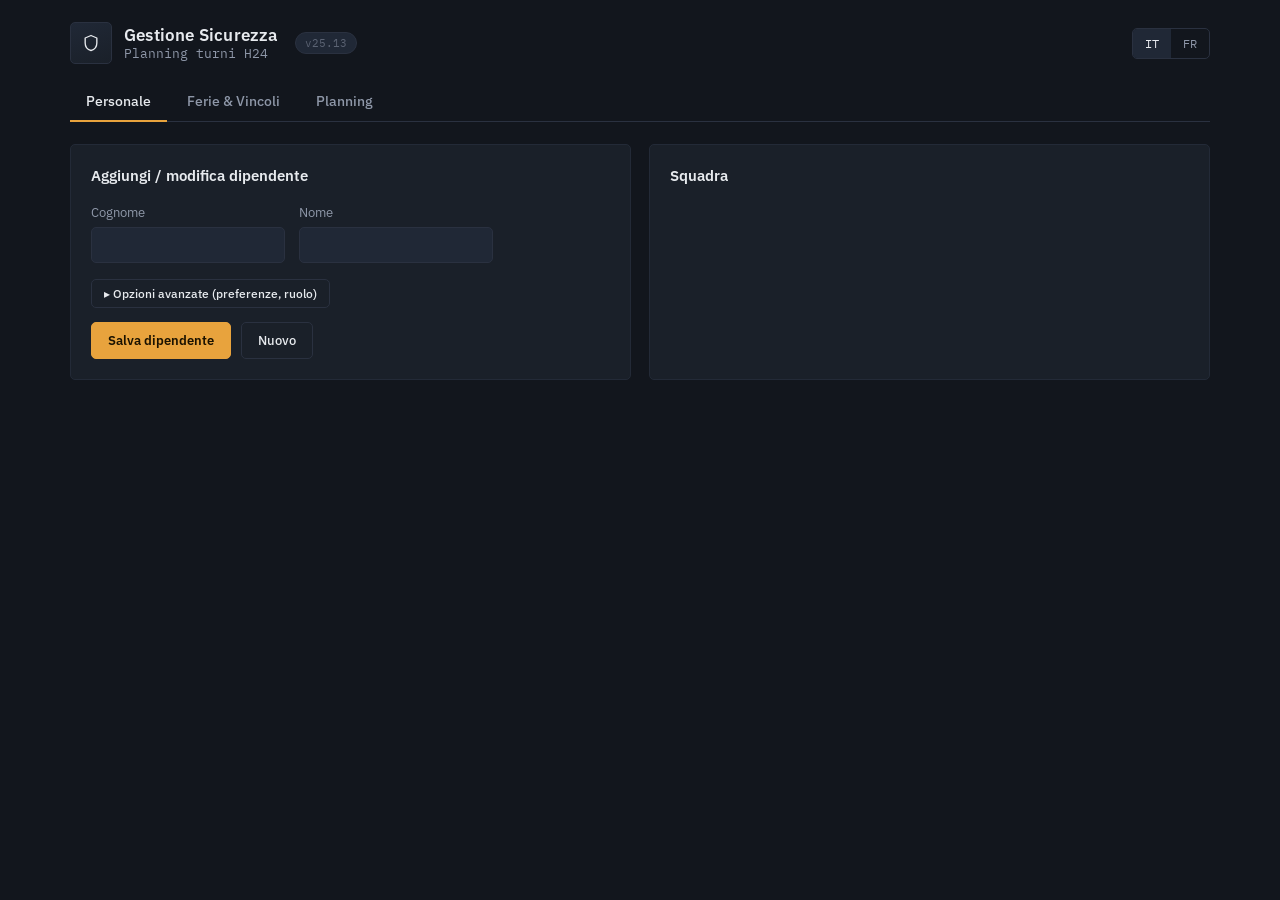
==== frontend/index.html @ 41097d6b "v25.13: turni Giornata (07-19) e Notte (19-07) tra i vincoli manuali Nuove voci nel menu Tipo di "Fe" ====
<!DOCTYPE html>
<html lang="it">
<head>
<meta charset="UTF-8">
<meta name="viewport" content="width=device-width, initial-scale=1.0">
<title>Gestione Sicurezza — Planning Turni</title>
<link rel="preconnect" href="https://fonts.googleapis.com">
<link href="https://fonts.googleapis.com/css2?family=IBM+Plex+Sans:wght@400;500;600;700&family=IBM+Plex+Mono:wght@400;500;600&display=swap" rel="stylesheet">
<link rel="stylesheet" href="style.css?v=25.13">
</head>
<body>

<svg style="position:absolute;width:0;height:0;overflow:hidden" aria-hidden="true">
  <defs>
    <symbol id="icon-shield" viewBox="0 0 24 24">
      <path d="M12 3l7 3v6c0 4.5-3 8-7 9-4-1-7-4.5-7-9V6l7-3z" fill="none" stroke="currentColor" stroke-width="1.6" stroke-linejoin="round"/>
    </symbol>
    <symbol id="icon-sun" viewBox="0 0 24 24">
      <circle cx="12" cy="12" r="4" fill="none" stroke="currentColor" stroke-width="1.6"/>
      <g stroke="currentColor" stroke-width="1.6" stroke-linecap="round">
        <line x1="18" y1="12" x2="21" y2="12"/>
        <line x1="16.24" y1="16.24" x2="18.36" y2="18.36"/>
        <line x1="12" y1="18" x2="12" y2="21"/>
        <line x1="7.76" y1="16.24" x2="5.64" y2="18.36"/>
        <line x1="6" y1="12" x2="3" y2="12"/>
        <line x1="7.76" y1="7.76" x2="5.64" y2="5.64"/>
        <line x1="12" y1="6" x2="12" y2="3"/>
        <line x1="16.24" y1="7.76" x2="18.36" y2="5.64"/>
      </g>
    </symbol>
    <symbol id="icon-moon" viewBox="0 0 24 24">
      <path d="M20 14.5A8.5 8.5 0 1 1 9.5 4a7 7 0 0 0 10.5 10.5Z" fill="currentColor" stroke="none"/>
    </symbol>
    <symbol id="icon-repeat" viewBox="0 0 24 24">
      <path d="M4 12a8 8 0 0 1 13.5-5.8M20 12a8 8 0 0 1-13.5 5.8" fill="none" stroke="currentColor" stroke-width="1.7" stroke-linecap="round"/>
      <polyline points="17 3 17.7 6.5 14 6" fill="none" stroke="currentColor" stroke-width="1.7" stroke-linecap="round" stroke-linejoin="round"/>
      <polyline points="7 21 6.3 17.5 10 18" fill="none" stroke="currentColor" stroke-width="1.7" stroke-linecap="round" stroke-linejoin="round"/>
    </symbol>
    <symbol id="icon-crown" viewBox="0 0 24 24">
      <path d="M4 18h16l-1.3-7.5-3.7 3-3-5-3 5-3.7-3L4 18Z" fill="none" stroke="currentColor" stroke-width="1.6" stroke-linejoin="round" stroke-linecap="round"/>
      <line x1="4" y1="20.5" x2="20" y2="20.5" stroke="currentColor" stroke-width="1.6" stroke-linecap="round"/>
    </symbol>
    <symbol id="icon-user-check" viewBox="0 0 24 24">
      <circle cx="10" cy="8" r="3.3" fill="none" stroke="currentColor" stroke-width="1.6"/>
      <path d="M4 20c0-3.6 2.7-6 6-6s6 2.4 6 6" fill="none" stroke="currentColor" stroke-width="1.6" stroke-linecap="round"/>
      <polyline points="16 13.5 18 15.5 21.5 11" fill="none" stroke="currentColor" stroke-width="1.6" stroke-linecap="round" stroke-linejoin="round"/>
    </symbol>
    <symbol id="icon-users" viewBox="0 0 24 24">
      <circle cx="9" cy="8" r="3" fill="none" stroke="currentColor" stroke-width="1.6"/>
      <path d="M3.5 20c0-3.3 2.5-5.5 5.5-5.5s5.5 2.2 5.5 5.5" fill="none" stroke="currentColor" stroke-width="1.6" stroke-linecap="round"/>
      <circle cx="17" cy="9" r="2.4" fill="none" stroke="currentColor" stroke-width="1.6"/>
      <path d="M14.8 14.2c.6-.2 1.3-.3 2.2-.3 2.6 0 4.7 1.9 4.7 4.6" fill="none" stroke="currentColor" stroke-width="1.6" stroke-linecap="round"/>
    </symbol>
    <symbol id="icon-hourglass" viewBox="0 0 24 24">
      <path d="M6 3h12M6 21h12M7 3c0 4 3 5.5 5 6.5-2 1-5 2.5-5 6.5M17 3c0 4-3 5.5-5 6.5 2 1 5 2.5 5 6.5" fill="none" stroke="currentColor" stroke-width="1.5" stroke-linecap="round" stroke-linejoin="round"/>
    </symbol>
    <symbol id="icon-wrench" viewBox="0 0 24 24">
      <path d="M14.7 6.3a4 4 0 0 0-5.4 5.1L4 16.7 7.3 20l5.3-5.3a4 4 0 0 0 5.1-5.4l-2.8 2.8-2.1-2.1 2.9-2.7Z" fill="none" stroke="currentColor" stroke-width="1.5" stroke-linejoin="round" stroke-linecap="round"/>
    </symbol>
    <symbol id="icon-warning" viewBox="0 0 24 24">
      <path d="M12 4 21 19H3L12 4Z" fill="none" stroke="currentColor" stroke-width="1.6" stroke-linejoin="round"/>
      <line x1="12" y1="10" x2="12" y2="14.2" stroke="currentColor" stroke-width="1.6" stroke-linecap="round"/>
      <circle cx="12" cy="16.8" r="0.9" fill="currentColor" stroke="none"/>
    </symbol>
    <symbol id="icon-download" viewBox="0 0 24 24">
      <path d="M12 3v11" stroke="currentColor" stroke-width="1.7" stroke-linecap="round"/>
      <polyline points="7.5 10 12 14.5 16.5 10" fill="none" stroke="currentColor" stroke-width="1.7" stroke-linecap="round" stroke-linejoin="round"/>
      <path d="M4.5 17.5v2.5a1 1 0 0 0 1 1h13a1 1 0 0 0 1-1v-2.5" fill="none" stroke="currentColor" stroke-width="1.7" stroke-linecap="round" stroke-linejoin="round"/>
    </symbol>
    <symbol id="icon-printer" viewBox="0 0 24 24">
      <path d="M6.5 9V3.7h11V9" fill="none" stroke="currentColor" stroke-width="1.6" stroke-linejoin="round"/>
      <rect x="4" y="9" width="16" height="7.5" rx="1.2" fill="none" stroke="currentColor" stroke-width="1.6"/>
      <path d="M6.5 16.5v4h11v-4" fill="none" stroke="currentColor" stroke-width="1.6" stroke-linejoin="round"/>
      <line x1="7" y1="12" x2="10" y2="12" stroke="currentColor" stroke-width="1.4" stroke-linecap="round"/>
    </symbol>
    <symbol id="icon-x" viewBox="0 0 24 24">
      <line x1="6" y1="6" x2="18" y2="18" stroke="currentColor" stroke-width="1.9" stroke-linecap="round"/>
      <line x1="18" y1="6" x2="6" y2="18" stroke="currentColor" stroke-width="1.9" stroke-linecap="round"/>
    </symbol>
    <symbol id="icon-check-circle" viewBox="0 0 24 24">
      <circle cx="12" cy="12" r="8.5" fill="none" stroke="currentColor" stroke-width="1.6"/>
      <polyline points="8 12.3 10.8 15 16 9.3" fill="none" stroke="currentColor" stroke-width="1.6" stroke-linecap="round" stroke-linejoin="round"/>
    </symbol>
    <symbol id="icon-save" viewBox="0 0 24 24">
      <path d="M5 4h11l3 3v12a1 1 0 0 1-1 1H6a1 1 0 0 1-1-1V4Z" fill="none" stroke="currentColor" stroke-width="1.6" stroke-linejoin="round"/>
      <path d="M8 4v5h7V4" fill="none" stroke="currentColor" stroke-width="1.6" stroke-linejoin="round"/>
      <rect x="8" y="13" width="8" height="7" fill="none" stroke="currentColor" stroke-width="1.6"/>
    </symbol>
    <symbol id="icon-eye" viewBox="0 0 24 24">
      <path d="M2.5 12S6 5.5 12 5.5 21.5 12 21.5 12 18 18.5 12 18.5 2.5 12 2.5 12Z" fill="none" stroke="currentColor" stroke-width="1.6" stroke-linejoin="round"/>
      <circle cx="12" cy="12" r="3" fill="none" stroke="currentColor" stroke-width="1.6"/>
    </symbol>
    <symbol id="icon-arrow-left" viewBox="0 0 24 24">
      <line x1="19" y1="12" x2="5" y2="12" stroke="currentColor" stroke-width="1.7" stroke-linecap="round"/>
      <polyline points="11 6 5 12 11 18" fill="none" stroke="currentColor" stroke-width="1.7" stroke-linecap="round" stroke-linejoin="round"/>
    </symbol>
    <symbol id="icon-archive" viewBox="0 0 24 24">
      <rect x="3.5" y="4" width="17" height="4.5" rx="1" fill="none" stroke="currentColor" stroke-width="1.6"/>
      <path d="M5 8.5V19a1 1 0 0 0 1 1h12a1 1 0 0 0 1-1V8.5" fill="none" stroke="currentColor" stroke-width="1.6" stroke-linejoin="round"/>
      <line x1="10" y1="12.5" x2="14" y2="12.5" stroke="currentColor" stroke-width="1.6" stroke-linecap="round"/>
    </symbol>
    <symbol id="icon-plus-circle" viewBox="0 0 24 24">
      <circle cx="12" cy="12" r="8.5" fill="none" stroke="currentColor" stroke-width="1.6"/>
      <line x1="12" y1="8" x2="12" y2="16" stroke="currentColor" stroke-width="1.6" stroke-linecap="round"/>
      <line x1="8" y1="12" x2="16" y2="12" stroke="currentColor" stroke-width="1.6" stroke-linecap="round"/>
    </symbol>
    <symbol id="icon-logout" viewBox="0 0 24 24">
      <path d="M14 4h4a2 2 0 0 1 2 2v12a2 2 0 0 1-2 2h-4" fill="none" stroke="currentColor" stroke-width="1.6" stroke-linecap="round" stroke-linejoin="round"/>
      <path d="M10 8l-4 4 4 4M6 12h9" fill="none" stroke="currentColor" stroke-width="1.6" stroke-linecap="round" stroke-linejoin="round"/>
    </symbol>
    <symbol id="icon-star" viewBox="0 0 24 24">
      <path d="M12 3.5l2.6 5.4 5.9.8-4.3 4.1 1 5.8L12 16.8l-5.2 2.8 1-5.8-4.3-4.1 5.9-.8L12 3.5Z" fill="none" stroke="currentColor" stroke-width="1.6" stroke-linejoin="round"/>
    </symbol>
  </defs>
</svg>

<div class="shell">

  <header class="topbar">
    <div class="brand">
      <span class="brand-mark"><svg class="icon icon-lg" width="20" height="20" viewBox="0 0 24 24" aria-hidden="true"><use href="#icon-shield"></use></svg></span>
      <div class="brand-text">
        <span class="brand-title" data-i18n="app_title">Gestione Sicurezza</span>
        <span class="brand-sub" data-i18n="app_sub">Planning turni H24</span>
      </div>
      <span class="version-tag" title="Versione applicazione">v25.13</span>
    </div>
    <div class="topbar-right">
      <span id="current-user" class="current-user hidden"></span>
      <button type="button" id="btn-logout" class="btn ghost logout-btn hidden"><svg class="icon" width="16" height="16" viewBox="0 0 24 24" aria-hidden="true"><use href="#icon-logout"></use></svg><span data-i18n="btn_logout">Esci</span></button>
      <div class="lang-toggle">
        <button class="lang-btn active" data-lang="IT">IT</button>
        <button class="lang-btn" data-lang="FR">FR</button>
      </div>
    </div>
  </header>

  <nav class="tabs">
    <button class="tab active" data-tab="personale" data-i18n="tab_staff">Personale</button>
    <button class="tab" data-tab="vincoli" data-i18n="tab_constraints">Ferie &amp; Vincoli</button>
    <button class="tab" data-tab="planning" data-i18n="tab_planning">Planning</button>
  </nav>

  <main class="content">

    <!-- ===================== TAB PERSONALE ===================== -->
    <section id="tab-personale" class="panel active">
      <div class="grid-2">
        <div class="card">
          <h2 data-i18n="staff_form_title">Aggiungi / modifica dipendente</h2>
          <form id="employee-form">
            <input type="hidden" id="emp-id-hidden">
            <div class="field-row">
              <label>
                <span data-i18n="lbl_lastname">Cognome</span>
                <input type="text" id="emp-lastname" required>
              </label>
              <label>
                <span data-i18n="lbl_firstname">Nome</span>
                <input type="text" id="emp-firstname" required>
              </label>
            </div>

            <button type="button" id="btn-toggle-advanced" class="btn ghost small" data-i18n="btn_show_advanced">▸ Opzioni avanzate (preferenze, ruolo)</button>

            <div id="emp-advanced" class="advanced-fields hidden">
              <div class="field-row checks">
                <label class="chip"><input type="checkbox" id="emp-pref-night"> <svg class="icon" width="16" height="16" viewBox="0 0 24 24" aria-hidden="true"><use href="#icon-moon"></use></svg><span data-i18n="lbl_pref_night">Pref. Notte</span></label>
                <label class="chip"><input type="checkbox" id="emp-pref-day"> <svg class="icon" width="16" height="16" viewBox="0 0 24 24" aria-hidden="true"><use href="#icon-sun"></use></svg><span data-i18n="lbl_pref_day">Pref. Giorno</span></label>
                <label class="chip"><input type="checkbox" id="emp-pref-33"> <svg class="icon" width="16" height="16" viewBox="0 0 24 24" aria-hidden="true"><use href="#icon-repeat"></use></svg><span data-i18n="lbl_pref_33">Pref. 3-3</span></label>
              </div>

              <div class="field-row checks">
                <label class="chip"><input type="checkbox" id="emp-titular"> <svg class="icon" width="16" height="16" viewBox="0 0 24 24" aria-hidden="true"><use href="#icon-crown"></use></svg><span data-i18n="lbl_titular">Titolare</span></label>
                <label class="chip"><input type="checkbox" id="emp-adjoint"> <svg class="icon" width="16" height="16" viewBox="0 0 24 24" aria-hidden="true"><use href="#icon-user-check"></use></svg><span data-i18n="lbl_adjoint">Aggiunto</span></label>
                <label class="chip"><input type="checkbox" id="emp-equipe"> <svg class="icon" width="16" height="16" viewBox="0 0 24 24" aria-hidden="true"><use href="#icon-users"></use></svg><span data-i18n="lbl_equipe">Equipe</span></label>
                <label class="chip"><input type="checkbox" id="emp-temp"> <svg class="icon" width="16" height="16" viewBox="0 0 24 24" aria-hidden="true"><use href="#icon-hourglass"></use></svg><span data-i18n="lbl_temp">Temporaneo</span></label>
              </div>

              <label class="field-block">
                <span data-i18n="lbl_weight">Peso gerarchico personalizzato (opzionale)</span>
                <input type="number" id="emp-weight" min="1" max="10" placeholder="—">
              </label>
            </div>

            <div class="form-actions">
              <button type="submit" class="btn primary" data-i18n="btn_save">Salva dipendente</button>
              <button type="button" id="btn-clear-form" class="btn ghost" data-i18n="btn_new">Nuovo</button>
            </div>
          </form>
        </div>

        <div class="card">
          <h2 data-i18n="staff_list_title">Squadra</h2>
          <div id="employee-list" class="employee-list"></div>
        </div>
      </div>
    </section>

    <!-- ===================== TAB VINCOLI ===================== -->
    <section id="tab-vincoli" class="panel">
      <div class="card">
        <h2 data-i18n="constraints_title">Ferie, malattie e vincoli manuali</h2>
        <p id="constraint-period" class="status-msg"></p>
        <form id="constraint-form" class="field-row wrap">
          <label>
            <span data-i18n="lbl_from">Dal giorno</span>
            <input type="number" id="c-day-from" min="1" max="31" value="1" required>
          </label>
          <label>
            <span data-i18n="lbl_to">Al giorno</span>
            <input type="number" id="c-day-to" min="1" max="31" value="1" required>
          </label>
          <label class="grow">
            <span data-i18n="lbl_employee">Dipendente</span>
            <select id="c-employee"></select>
          </label>
          <label class="grow">
            <span data-i18n="lbl_type">Tipo</span>
            <select id="c-type">
              <option value="ferie" data-i18n="type_ferie">Ferie</option>
              <option value="malattia" data-i18n="type_malattia">Malattia</option>
              <option value="riposo" data-i18n="type_riposo">Riposo forzato</option>
              <option value="giorno" data-i18n="type_giorno">Giornata (07-19)</option>
              <option value="notte" data-i18n="type_notte">Notte (19-07)</option>
              <option value="chef2" data-i18n="type_chef2">Sostituzione capo</option>
              <option value="recupero" data-i18n="type_recupero">Recupero straordinario</option>
            </select>
          </label>
          <button type="submit" class="btn primary" data-i18n="btn_add">Aggiungi</button>
        </form>
        <div id="constraint-status" class="status-msg"></div>
        <div id="constraint-list" class="constraint-list"></div>
        <button id="btn-clear-constraints" class="btn danger small"><svg class="icon" width="16" height="16" viewBox="0 0 24 24" aria-hidden="true"><use href="#icon-warning"></use></svg><span data-i18n="btn_reset_constraints">Azzera vincoli del mese</span></button>
      </div>

      <div class="card">
        <h2><svg class="icon icon-ot" width="16" height="16" viewBox="0 0 24 24" aria-hidden="true"><use href="#icon-plus-circle"></use></svg><span data-i18n="recovery_balance_title">Bilancio giorni di recupero</span></h2>
        <p class="status-msg" data-i18n="recovery_balance_hint">Un giorno di straordinario lavorato matura un giorno di recupero. Il bilancio è cumulativo: può essere speso il mese successivo o in quello corrente (vincolo "Recupero straordinario" qui sopra).</p>
        <div id="recovery-balance-list" class="recovery-list"></div>
      </div>

      <div class="card">
        <h2><svg class="icon" width="16" height="16" viewBox="0 0 24 24" aria-hidden="true"><use href="#icon-star"></use></svg><span data-i18n="holiday_title">Natale e Capodanno — rotazione</span></h2>
        <p class="status-msg" data-i18n="holiday_hint">Natale = Giornata o Notte del 24 o del 25 dicembre. Capodanno = Giornata o Notte del 31 e Giornata del 1° gennaio. Chi lavora una festa non lavora l'altra. Il motore dà la precedenza a chi l'ha fatta meno di recente. Lo storico si aggiorna da solo quando salvi dicembre e gennaio; gli anni passati puoi inserirli qui.</p>
        <form id="holiday-form" class="field-row wrap">
          <label>
            <span data-i18n="lbl_holiday_year">Anno (dicembre)</span>
            <input type="number" id="h-year" min="2000" max="2100" required>
          </label>
          <label class="grow">
            <span data-i18n="lbl_employee">Dipendente</span>
            <select id="h-employee"></select>
          </label>
          <label class="grow">
            <span data-i18n="lbl_holiday">Festa</span>
            <select id="h-holiday">
              <option value="natale" data-i18n="holiday_natale">Natale</option>
              <option value="capodanno" data-i18n="holiday_capodanno">Capodanno</option>
            </select>
          </label>
          <button type="submit" class="btn primary" data-i18n="btn_add">Aggiungi</button>
        </form>
        <div id="holiday-history" class="holiday-history"></div>
      </div>
    </section>

    <!-- ===================== TAB PLANNING ===================== -->
    <section id="tab-planning" class="panel">
      <div class="card generate-bar">
        <label>
          <span data-i18n="lbl_month">Mese</span>
          <select id="p-month"></select>
        </label>
        <label>
          <span data-i18n="lbl_year">Anno</span>
          <select id="p-year"></select>
        </label>
        <label class="chip">
          <input type="checkbox" id="p-chef-present" checked>
          <span data-i18n="lbl_chef_present">Capo titolare presente</span>
        </label>
        <button id="btn-generate" class="btn primary" data-i18n="btn_generate">Genera planning</button>
        <select id="p-highlight">
          <option value="" data-i18n="opt_none">— Evidenzia nessuno —</option>
        </select>
        <button id="btn-export" class="btn ghost"><svg class="icon" width="16" height="16" viewBox="0 0 24 24" aria-hidden="true"><use href="#icon-download"></use></svg><span data-i18n="btn_export">Esporta Excel</span></button>
        <select id="p-print-orientation">
          <option value="landscape" data-i18n="opt_landscape">Stampa: Orizzontale</option>
          <option value="portrait" data-i18n="opt_portrait">Stampa: Verticale</option>
        </select>
        <button id="btn-print" class="btn ghost"><svg class="icon" width="16" height="16" viewBox="0 0 24 24" aria-hidden="true"><use href="#icon-printer"></use></svg><span data-i18n="btn_print">Stampa A4</span></button>
        <button id="btn-save-planning" class="btn ghost"><svg class="icon" width="16" height="16" viewBox="0 0 24 24" aria-hidden="true"><use href="#icon-save"></use></svg><span data-i18n="btn_save_planning">Salva planning</span></button>
      </div>

      <div id="planning-status" class="status-msg"></div>
      <div id="save-status" class="status-msg"></div>
      <div id="boundary-warnings" class="warning-box hidden"></div>

      <div id="overtime-panel" class="card overtime-panel hidden">
        <h2><svg class="icon icon-ot" width="16" height="16" viewBox="0 0 24 24" aria-hidden="true"><use href="#icon-plus-circle"></use></svg><span data-i18n="overtime_panel_title">Nessuna soluzione — disponi qualcuno allo straordinario?</span></h2>
        <p class="status-msg" data-i18n="overtime_panel_hint">Il motore non trova una soluzione rispettando la quota mensile di tutti. Puoi permettere a uno o più dipendenti di superarla temporaneamente (giorni di straordinario, evidenziati in blu, che maturano un giorno di recupero ciascuno).</p>
        <div id="overtime-emp-list" class="overtime-emp-list"></div>
        <div class="field-row wrap">
          <label>
            <span data-i18n="lbl_overtime_max">Giorni extra max a testa</span>
            <input type="number" id="overtime-max-extra" min="1" max="10" value="2">
          </label>
          <button type="button" id="btn-overtime-regenerate" class="btn info"><svg class="icon icon-ot" width="16" height="16" viewBox="0 0 24 24" aria-hidden="true"><use href="#icon-plus-circle"></use></svg><span data-i18n="btn_overtime_regenerate">Rigenera con straordinario</span></button>
        </div>
      </div>

      <div id="view-saved-banner" class="view-banner hidden">
        <svg class="icon" width="16" height="16" viewBox="0 0 24 24" aria-hidden="true"><use href="#icon-eye"></use></svg><span data-i18n="viewing_saved_banner">Stai visionando un planning salvato: non viene ricalcolato, puoi solo aggiungere variazioni (assenze e sostituzioni).</span>
        <button type="button" id="btn-exit-view" class="btn small"><svg class="icon" width="16" height="16" viewBox="0 0 24 24" aria-hidden="true"><use href="#icon-arrow-left"></use></svg><span data-i18n="btn_exit_view">Torna al planning corrente</span></button>
      </div>

      <!-- v25.8: variazioni manuali su un planning salvato (il motore non viene rilanciato) -->
      <div id="variations-card" class="card variations-card hidden">
        <h2><svg class="icon" width="16" height="16" viewBox="0 0 24 24" aria-hidden="true"><use href="#icon-users"></use></svg><span data-i18n="var_title">Variazioni: assenze e sostituzioni</span></h2>
        <p class="status-msg" data-i18n="var_hint">Il planning salvato non viene ricalcolato: i giorni che non tocchi restano come sono. Segna chi è assente, poi scegli chi lo sostituisce tra i colleghi di riposo. Ogni sostituzione matura un giorno di recupero.</p>
        <form id="variation-form" class="field-row wrap">
          <label class="grow">
            <span data-i18n="lbl_employee">Dipendente</span>
            <select id="v-employee"></select>
          </label>
          <label>
            <span data-i18n="lbl_from">Dal giorno</span>
            <input type="number" id="v-from" min="1" max="31" value="1">
          </label>
          <label>
            <span data-i18n="lbl_to">Al giorno</span>
            <input type="number" id="v-to" min="1" max="31" value="1">
          </label>
          <label>
            <span data-i18n="lbl_type">Tipo</span>
            <select id="v-type">
              <option value="malattia" data-i18n="type_malattia">Malattia</option>
              <option value="ferie" data-i18n="type_ferie">Ferie</option>
            </select>
          </label>
          <button type="submit" class="btn primary"><span data-i18n="btn_mark_absent">Segna assenza</span></button>
        </form>
        <div id="variation-status" class="status-msg"></div>
        <h3><svg class="icon icon-alert" width="16" height="16" viewBox="0 0 24 24" aria-hidden="true"><use href="#icon-warning"></use></svg><span data-i18n="var_uncovered_title">Turni scoperti</span></h3>
        <div id="uncovered-list" class="uncovered-list"></div>
        <h3 data-i18n="var_list_title">Variazioni inserite</h3>
        <div id="variation-list" class="constraint-list"></div>
      </div>

      <div class="card">
        <div id="planning-table-wrap"></div>
      </div>

      <div class="grid-2">
        <div class="card">
          <h2><svg class="icon" width="16" height="16" viewBox="0 0 24 24" aria-hidden="true"><use href="#icon-wrench"></use></svg><span data-i18n="correction_title">Correzione manuale</span></h2>
          <form id="correction-form" class="field-row wrap">
            <label>
              <span data-i18n="lbl_day">Giorno</span>
              <select id="corr-day"></select>
            </label>
            <label class="grow">
              <span data-i18n="lbl_employee">Dipendente</span>
              <select id="corr-employee"></select>
            </label>
            <label class="grow">
              <span data-i18n="lbl_move_to">Sposta in</span>
              <select id="corr-dest">
                <option value="giorno" data-i18n="type_giorno">Giornata</option>
                <option value="notte" data-i18n="type_notte">Notte</option>
                <option value="riposo" data-i18n="type_riposo">Riposo</option>
              </select>
            </label>
            <button type="submit" class="btn info" data-i18n="btn_apply">Applica</button>
          </form>
          <div id="override-list" class="constraint-list"></div>
          <button id="btn-clear-overrides" class="btn danger small"><svg class="icon" width="16" height="16" viewBox="0 0 24 24" aria-hidden="true"><use href="#icon-warning"></use></svg><span data-i18n="btn_reset_overrides">Azzera correzioni manuali del mese</span></button>
        </div>

        <div class="card">
          <h2 data-i18n="counts_title">Riepilogo turni per dipendente</h2>
          <div id="counts-list" class="counts-list"></div>
          <h2 class="recovery-pending-title"><svg class="icon icon-ot" width="16" height="16" viewBox="0 0 24 24" aria-hidden="true"><use href="#icon-plus-circle"></use></svg><span data-i18n="recovery_pending_title">Giorni di recupero ancora da scontare</span></h2>
          <div id="recovery-pending-list" class="recovery-list"></div>
        </div>
      </div>

      <div class="card">
        <h2><svg class="icon" width="16" height="16" viewBox="0 0 24 24" aria-hidden="true"><use href="#icon-archive"></use></svg><span data-i18n="saved_title">Planning salvati</span></h2>
        <div class="field-row wrap">
          <label class="grow">
            <span data-i18n="lbl_saved_month">Mese salvato</span>
            <select id="saved-select"></select>
          </label>
          <button type="button" id="btn-view-saved" class="btn ghost"><svg class="icon" width="16" height="16" viewBox="0 0 24 24" aria-hidden="true"><use href="#icon-eye"></use></svg><span data-i18n="btn_view_saved">Visualizza</span></button>
        </div>
        <div id="saved-empty" class="status-msg" data-i18n="saved_empty">Nessun planning salvato per ora.</div>
      </div>
    </section>

  </main>
</div>

<!-- v25.8: finestra di conferma dentro la pagina (al posto di confirm()
     del browser, che alcuni browser bloccano o rispondono "no" da soli) -->
<div id="confirm-overlay" class="confirm-overlay hidden" role="dialog" aria-modal="true">
  <div class="confirm-box">
    <p id="confirm-text"></p>
    <div class="confirm-actions">
      <button type="button" id="confirm-no" class="btn ghost"><span data-i18n="btn_cancel">Annulla</span></button>
      <button type="button" id="confirm-yes" class="btn primary"><span data-i18n="btn_ok">Conferma</span></button>
    </div>
  </div>
</div>

<script src="app.js?v=25.13"></script>
</body>
</html>
---- frontend/style.css ----
/* ============================================================
   Gestione Sicurezza — identità visiva

   Concetto: una console operativa da sala regia, non un dashboard
   SaaS generico. La palette codifica il SIGNIFICATO dei turni:
   ambra calda per la Giornata (luce solare), blu freddo per la
   Notte (torcia/pattuglia), grigio spento per il Riposo, rosso
   smorzato per Ferie/Malattia. Il colore quindi porta informazione,
   non decorazione.
   ============================================================ */

:root {
  --bg: #12161D;
  --panel: #1A2029;
  --panel-raised: #202836;
  --border: #2A3140;
  --border-soft: #232A37;

  --text: #E7EAEE;
  --text-dim: #8E97A8;
  --text-faint: #5B6373;

  --amber: #E8A33D;      /* Giornata */
  --amber-dim: #4A3A22;
  --blue: #5B8DEF;       /* Notte */
  --blue-dim: #223047;
  --rest: #6B7385;       /* Riposo */
  --rest-dim: #262C38;
  --alert: #D06B56;      /* Ferie / Malattia */
  --alert-dim: #3A2620;
  --gold: #D4AF37;       /* Capo */
  --overtime: #4CAF6A;   /* Straordinario — verde, per non confondersi col blu della Notte */
  --overtime-dim: #1F3327;

  --radius: 5px;
  --font-ui: "IBM Plex Sans", system-ui, sans-serif;
  --font-data: "IBM Plex Mono", ui-monospace, monospace;

  /* Dimensioni di stampa: valori di default (sovrascritti via JS in
     app.js prima di window.print(), in base al numero di giorni del
     mese generato — un mese più corto ha più spazio verticale libero,
     quindi può usare un font più grande restando su una pagina sola). */
  --print-font-size: 11px;
  --print-cell-pad-v: 3px;
  --print-cell-pad-h: 5px;
}

* { box-sizing: border-box; }

/* ---------- Icons (inline SVG sprite, see index.html <defs>) ---------- */
.icon {
  width: 15px; height: 15px;
  flex-shrink: 0;
  color: currentColor;
  vertical-align: -3px;
}
.icon-lg { width: 20px; height: 20px; }

body {
  margin: 0;
  background: var(--bg);
  color: var(--text);
  font-family: var(--font-ui);
  font-size: 14px;
  line-height: 1.5;
}

.shell {
  max-width: 1180px;
  margin: 0 auto;
  padding: 0 20px 60px;
}

/* ---------- Topbar ---------- */
.topbar {
  display: flex;
  align-items: center;
  justify-content: space-between;
  flex-wrap: wrap;   /* v25.12: su schermi stretti utente/Esci/lingua vanno a capo */
  gap: 12px;
  padding: 22px 0 18px;
}

.brand { display: flex; align-items: center; gap: 12px; }

.brand-mark {
  font-size: 26px;
  width: 42px; height: 42px;
  display: flex; align-items: center; justify-content: center;
  background: linear-gradient(160deg, var(--panel-raised), var(--panel));
  border: 1px solid var(--border);
  border-radius: var(--radius);
}

.brand-text { display: flex; flex-direction: column; line-height: 1.25; }
.brand-title { font-weight: 600; font-size: 17px; letter-spacing: 0.2px; }
.brand-sub { font-size: 12.5px; color: var(--text-dim); font-family: var(--font-data); }
.version-tag {
  font-family: var(--font-data);
  font-size: 11px;
  color: var(--text-faint);
  background: var(--panel-raised);
  border: 1px solid var(--border);
  border-radius: 20px;
  padding: 2px 9px;
  margin-left: 4px;
}

/* Utente collegato e tasto Esci (v25.10) — visibili solo con il login attivo */
.topbar-right { display: flex; align-items: center; gap: 10px; }
.current-user { font-family: var(--font-data); font-size: 12px; color: var(--text-dim); }
.logout-btn { padding: 7px 12px; font-size: 12px; }
.current-user.hidden, .logout-btn.hidden { display: none; }
@media print { .current-user, .logout-btn { display: none !important; } }

.lang-toggle { display: flex; border: 1px solid var(--border); border-radius: var(--radius); overflow: hidden; }
.lang-btn {
  border: none; background: transparent; color: var(--text-dim);
  font-family: var(--font-data); font-size: 12px; padding: 7px 12px; cursor: pointer;
}
.lang-btn.active { background: var(--panel-raised); color: var(--text); }

/* ---------- Tabs ---------- */
.tabs {
  display: flex; gap: 4px;
  border-bottom: 1px solid var(--border);
  margin-bottom: 22px;
}
.tab {
  background: none; border: none; color: var(--text-dim);
  font-family: var(--font-ui); font-size: 13.5px; font-weight: 500;
  padding: 10px 16px; cursor: pointer;
  border-bottom: 2px solid transparent;
  margin-bottom: -1px;
}
.tab.active { color: var(--text); border-bottom-color: var(--amber); }
.tab:hover:not(.active) { color: var(--text); }

/* ---------- Panels & cards ---------- */
.panel { display: none; }
.panel.active { display: block; animation: fade-in 0.15s ease-out; }
@keyframes fade-in { from { opacity: 0; transform: translateY(3px); } to { opacity: 1; transform: none; } }

.card {
  background: var(--panel);
  border: 1px solid var(--border-soft);
  border-radius: var(--radius);
  padding: 20px;
  margin-bottom: 18px;
}
.card h2 {
  margin: 0 0 16px;
  font-size: 14.5px;
  font-weight: 600;
  color: var(--text);
  display: flex;
  align-items: center;
  gap: 8px;
}
.card h2.recovery-pending-title { margin-top: 20px; padding-top: 16px; border-top: 1px solid var(--border-soft); }
.card h2 .icon { color: var(--text-dim); }

.grid-2 { display: grid; grid-template-columns: 1fr 1fr; gap: 18px; }
@media (max-width: 860px) { .grid-2 { grid-template-columns: 1fr; } }

/* ---------- Forms ---------- */
label { display: flex; flex-direction: column; gap: 5px; font-size: 12.5px; color: var(--text-dim); }
.field-block { margin-top: 12px; }
.field-row { display: flex; flex-wrap: wrap; gap: 14px; margin-bottom: 12px; align-items: flex-end; }
.field-row.checks { gap: 10px; }
.grow { flex: 1; min-width: 160px; }

/* Pannello "Opzioni avanzate" nel form dipendente: nascosto di default,
   aperto dal pulsante toggle o automaticamente in modifica se il
   dipendente ha già preferenze/ruolo impostati. */
.advanced-fields { margin-top: 10px; padding-top: 4px; }
.advanced-fields.hidden { display: none; }
#btn-toggle-advanced { margin-top: 4px; }
#btn-toggle-advanced.hidden { display: none; }  /* v25.12: utenti limitati */

input[type="text"], input[type="number"], input[type="password"], select {
  background: var(--panel-raised);
  border: 1px solid var(--border);
  border-radius: var(--radius);
  color: var(--text);
  font-family: var(--font-ui);
  font-size: 13.5px;
  padding: 8px 10px;
  min-width: 0;
}
input:focus, select:focus, button:focus-visible {
  outline: 2px solid var(--blue);
  outline-offset: 1px;
}

.chip {
  display: flex; flex: 0 0 auto;
  flex-direction: row; align-items: center; gap: 7px;
  background: var(--panel-raised);
  border: 1px solid var(--border);
  border-radius: 20px;
  padding: 6px 12px 6px 10px;
  cursor: pointer;
  font-size: 12.5px;
  color: var(--text-dim);
}
.chip input { accent-color: var(--amber); flex: 0 0 auto; }
.chip .icon { flex: 0 0 auto; width: 15px; height: 15px; color: var(--text-faint); }
.chip:has(input:checked) { color: var(--text); border-color: var(--amber); }
.chip:has(input:checked) .icon { color: var(--amber); }

.form-actions { display: flex; gap: 10px; margin-top: 14px; }

/* ---------- Buttons ---------- */
.btn {
  display: inline-flex;
  align-items: center;
  gap: 7px;
  font-family: var(--font-ui);
  font-size: 13px; font-weight: 500;
  padding: 9px 16px;
  border-radius: var(--radius);
  border: 1px solid var(--border);
  background: var(--panel-raised);
  color: var(--text);
  cursor: pointer;
}
.btn:hover { border-color: var(--text-faint); }
.btn.primary { background: var(--amber); border-color: var(--amber); color: #1A1200; font-weight: 600; }
.btn.primary:hover { filter: brightness(1.08); }
.btn.info { background: var(--blue); border-color: var(--blue); color: #0D1A33; font-weight: 600; }
.btn.danger { background: transparent; border-color: var(--alert); color: var(--alert); }
.btn.ghost { background: transparent; }
.btn.small { font-size: 12px; padding: 6px 12px; margin-top: 10px; }
.btn:disabled { opacity: 0.45; cursor: not-allowed; }
.btn .icon { color: currentColor; }

/* ---------- Employee list ---------- */
.employee-list { display: flex; flex-wrap: wrap; gap: 8px; }
.emp-badge {
  display: flex; align-items: center; gap: 8px;
  background: var(--panel-raised);
  border: 1px solid var(--border);
  border-radius: var(--radius);
  padding: 7px 10px;
  font-size: 12.5px;
  cursor: pointer;
}
.emp-badge:hover { border-color: var(--text-faint); }
.emp-badge .icons { display: flex; align-items: center; gap: 5px; color: var(--text-dim); }
.emp-badge .icons .icon { width: 13px; height: 13px; }
.emp-badge .del { display: flex; color: var(--alert); padding-left: 4px; cursor: pointer; }
.emp-badge .del .icon { width: 12px; height: 12px; }

/* ---------- Constraint list ---------- */
.constraint-list { display: flex; flex-direction: column; gap: 6px; margin: 14px 0; max-height: 220px; overflow-y: auto; }
.constraint-row {
  display: flex; align-items: center; justify-content: space-between;
  background: var(--panel-raised);
  border: 1px solid var(--border);
  border-radius: var(--radius);
  padding: 8px 12px;
  font-family: var(--font-data);
  font-size: 12.5px;
}
.constraint-row .del { display: flex; color: var(--alert); cursor: pointer; }
.constraint-row .del .icon { width: 13px; height: 13px; }

/* ---------- Planning generate bar ---------- */
.generate-bar { display: flex; flex-wrap: wrap; gap: 14px; align-items: flex-end; }

.status-msg { font-size: 13px; margin: 4px 0 14px; min-height: 18px; white-space: pre-line; }
.status-msg.error { color: var(--alert); }
.status-msg.ok { color: var(--text-dim); }

/* Avviso di continuità turni a cavallo tra la fine del mese precedente
   (salvato) e l'inizio del mese appena generato: stesso registro visivo
   degli altri avvisi non bloccanti, ma pensato per restare visibile
   sopra la tabella finché non si genera di nuovo. */
.warning-box {
  background: var(--alert-dim);
  border: 1px solid var(--alert);
  border-radius: var(--radius);
  padding: 12px 14px;
  margin: 0 0 14px;
  font-size: 12.5px;
  color: var(--text);
}
.warning-box.hidden { display: none; }
.warning-box strong { display: inline-flex; align-items: center; gap: 7px; color: var(--alert); }
.warning-box ul { margin: 8px 0 0; padding-left: 18px; }
.warning-box li { margin-bottom: 4px; }

/* Banner mostrato mentre si sta visionando uno snapshot salvato invece
   del planning corrente su cui si sta lavorando. */
.view-banner {
  display: flex; align-items: center; justify-content: space-between;
  gap: 12px;
  background: var(--blue-dim);
  border: 1px solid var(--blue);
  border-radius: var(--radius);
  padding: 10px 14px;
  margin: 0 0 14px;
  font-size: 12.5px;
  color: var(--text);
}
.view-banner.hidden { display: none; }
.view-banner .btn { margin-top: 0; }
.view-banner > .icon { color: var(--blue); }
.view-banner > span { flex: 1; }

/* ---------- Planning table ---------- */
#planning-table-wrap { overflow-x: auto; }
table.planning {
  width: 100%;
  border-collapse: collapse;
  font-family: var(--font-data);
  font-size: 12.5px;
}
table.planning th, table.planning td {
  border: 1px solid var(--border-soft);
  padding: 7px 9px;
  text-align: left;
  white-space: nowrap;
}
table.planning th {
  background: var(--panel-raised);
  color: var(--text-dim);
  font-weight: 600;
  position: sticky; top: 0;
}
table.planning td.col-giorno { color: var(--amber); }
table.planning td.col-notte { color: var(--blue); }
table.planning td.col-riposo { color: var(--rest); }
table.planning td.col-ferie, table.planning td.col-malattia { color: var(--alert); }
table.planning td.col-chef { color: var(--gold); font-weight: 600; }
table.planning tr.weekend td { background: #171C24; }
mark.hl {
  background: var(--amber);
  color: #1A1200;
  padding: 1px 4px;
  border-radius: 3px;
  font-weight: 700;
}

/* ---------- Straordinario ---------- */
.ot-name {
  color: var(--overtime);
  font-weight: 700;
  text-decoration: underline;
  text-decoration-style: dotted;
  text-underline-offset: 2px;
}
.overtime-panel { border-color: var(--overtime); }
/* Icona "straordinario/recupero" nei titoli: verde come le celle di straordinario */
.card h2 .icon-ot { color: var(--overtime); }
.overtime-panel.hidden { display: none; }
.overtime-emp-list { display: flex; flex-wrap: wrap; gap: 8px; margin: 10px 0; max-height: 180px; overflow-y: auto; }

/* ---------- Bilancio giorni di recupero ---------- */
.recovery-list { display: flex; flex-direction: column; gap: 6px; font-family: var(--font-data); font-size: 12.5px; }
.recovery-row { padding: 6px 10px; background: var(--panel-raised); border: 1px solid var(--border); border-radius: var(--radius); color: var(--text); }
.recovery-row.negative { color: var(--alert); border-color: var(--alert); }

/* ---------- Storico Natale/Capodanno (v25.4) ---------- */
.holiday-history { display: flex; flex-direction: column; gap: 10px; margin-top: 14px; font-family: var(--font-data); font-size: 12.5px; }
.holiday-year { padding: 8px 10px; background: var(--panel-raised); border: 1px solid var(--border); border-radius: var(--radius); }
.holiday-year-title { font-weight: 600; color: var(--text); margin-bottom: 6px; }
.holiday-line { display: flex; flex-wrap: wrap; align-items: center; gap: 6px; margin-top: 4px; }
.holiday-label { min-width: 90px; color: var(--text-dim); }
.holiday-chip { display: inline-flex; align-items: center; gap: 5px; padding: 3px 8px; border: 1px solid var(--border); border-radius: 20px; color: var(--text); }
.holiday-chip.manual { border-style: dashed; }
.holiday-chip .del { display: flex; color: var(--alert); cursor: pointer; }
.holiday-chip .del .icon { width: 11px; height: 11px; }

/* ---------- Counts ---------- */
.counts-list { display: flex; flex-direction: column; gap: 6px; font-family: var(--font-data); font-size: 12.5px; }
.count-row { display: flex; align-items: center; gap: 8px; padding: 6px 10px; background: var(--panel-raised); border: 1px solid var(--border); border-radius: var(--radius); }
.count-row .label { display: flex; align-items: center; gap: 8px; }
.count-row .figures { margin-left: auto; }
.count-row.ok { color: var(--text); }
.count-row.ok .icon { color: var(--blue); }
.count-row .ot-badge { color: var(--overtime); }
.count-row.warn { color: var(--alert); }
.count-row .figures { text-align: right; }
.count-row .wk { display: block; color: var(--text-dim); white-space: nowrap; margin-top: 2px; }
.count-row .wk.wk-warn { color: var(--amber); font-weight: 600; }

/* ---------- Print ----------
   MODIFICA (2026-09-24, terza passata): la versione precedente usava un
   font fisso a 10px, pensato per il caso peggiore (31 giorni) — quindi
   inutilmente piccolo per i mesi più corti, dove c'è più spazio verticale
   disponibile. Ora font-size e padding delle celle sono variabili CSS
   (--print-font-size, --print-cell-pad-v/h) impostate da app.js appena
   prima di window.print(), in base al numero di giorni del mese generato
   (LAST_RESULT.num_days): un febbraio da 28 giorni stampa con caratteri
   più grandi di un mese da 31, restando comunque su una pagina sola. I
   valori qui sotto sono solo il default di sicurezza se lo script non
   dovesse impostarli (es. stampa senza aver generato un planning).
   Nota: se il browser ha l'opzione "Intestazioni e piè di pagina" attiva
   nella finestra di stampa, toglie ulteriore spazio utile alla pagina —
   conviene disattivarla dalla finestra di stampa del browser. */
/* Due @page nominate, selezionate dinamicamente sotto tramite la
   proprietà "page" applicata a .shell — che è a sua volta il modo
   standard (supportato da Chromium/Chrome, il motore usato per la
   stampa e il "Salva come PDF") per far dipendere l'orientamento della
   pagina fisica dalla scelta orizzontale/verticale fatta nel selettore
   "Stampa" (#p-print-orientation → app.js applyPrintSizing() → classe
   .print-portrait su .shell). */
@page landscape-page {
  size: A4 landscape;
  margin: 8mm;
}
@page portrait-page {
  size: A4 portrait;
  margin: 8mm;
}

@media print {
  .topbar, .tabs, .generate-bar, .grid-2, .status-msg, .warning-box, .view-banner, .overtime-panel { display: none !important; }
  body { background: white; color: black; font-size: var(--print-font-size); line-height: 1.15; }
  .shell { max-width: none; width: 100%; margin: 0; padding: 0; page: landscape-page; }
  .shell.print-portrait { page: portrait-page; }
  .card { border: none; padding: 0; margin: 0; }
  #planning-table-wrap { overflow: visible; }

  table.planning {
    width: 100%;
    table-layout: fixed;
    font-size: var(--print-font-size);
    line-height: 1.15;
  }
  table.planning th, table.planning td {
    border: 1px solid #333;
    color: black !important;
    background: white !important;
    padding: var(--print-cell-pad-v) var(--print-cell-pad-h);
    white-space: normal;      /* evita che nomi lunghi sforino la colonna */
    word-break: break-word;
    vertical-align: top;
  }
  /* Larghezze dedicate: più spazio alle colonne con più nominativi
     (Giornata, Notte, Riposo), meno a quelle brevi (Giorno, Data, Capo). */
  table.planning th:nth-child(1), table.planning td:nth-child(1) { width: 6%; }
  table.planning th:nth-child(2), table.planning td:nth-child(2) { width: 5%; }
  table.planning th:nth-child(3), table.planning td:nth-child(3) { width: 20%; }
  table.planning th:nth-child(4), table.planning td:nth-child(4) { width: 18%; }
  table.planning th:nth-child(5), table.planning td:nth-child(5) { width: 20%; }
  table.planning th:nth-child(6), table.planning td:nth-child(6) { width: 9%; }
  table.planning th:nth-child(7), table.planning td:nth-child(7) { width: 11%; }
  table.planning th:nth-child(8), table.planning td:nth-child(8) { width: 11%; }

  /* Larghezze dedicate alla stampa verticale (A4 portrait): pagina più
     stretta, quindi Giorno/Data/Capo vengono ristretti al minimo che
     basta al loro contenuto (3 lettere, 2 cifre, sigla 2-3 lettere) e lo
     spazio recuperato va alle tre colonne con più nominativi — soprattutto
     Riposo, che tipicamente ne contiene di più. Con le sigle a 2 lettere e
     le virgole senza spazio (vedi shortName()/short_code) la maggior parte
     delle celle resta su una riga; quando non basta, si va a capo dentro
     la cella invece di rimpicciolire ulteriormente il font (vedi
     white-space:normal più sotto, già non specifico all'orizzontale). */
  .shell.print-portrait table.planning th:nth-child(1), .shell.print-portrait table.planning td:nth-child(1) { width: 7%; }
  .shell.print-portrait table.planning th:nth-child(2), .shell.print-portrait table.planning td:nth-child(2) { width: 5%; }
  .shell.print-portrait table.planning th:nth-child(3), .shell.print-portrait table.planning td:nth-child(3) { width: 19%; }
  .shell.print-portrait table.planning th:nth-child(4), .shell.print-portrait table.planning td:nth-child(4) { width: 17%; }
  .shell.print-portrait table.planning th:nth-child(5), .shell.print-portrait table.planning td:nth-child(5) { width: 24%; }
  .shell.print-portrait table.planning th:nth-child(6), .shell.print-portrait table.planning td:nth-child(6) { width: 8%; }
  .shell.print-portrait table.planning th:nth-child(7), .shell.print-portrait table.planning td:nth-child(7) { width: 10%; }
  .shell.print-portrait table.planning th:nth-child(8), .shell.print-portrait table.planning td:nth-child(8) { width: 10%; }

  table.planning tr.weekend td { background: #f0f0f0 !important; }
  mark.hl { background: #ddd; color: black; }
  /* Specificità maggiore della regola "color: black !important" sopra —
     i giorni di straordinario devono restare riconoscibili in verde anche
     su carta/PDF (richiesta esplicita dell'utente, colore scelto per non
     confondersi con la Notte, che in stampa è comunque nera). */
  table.planning td .ot-name { color: #1B7A3D !important; font-weight: 700; text-decoration: none; }
}

/* ---------- v25.8: variazioni su un planning salvato ---------- */
.variations-card h3 { display: flex; align-items: center; gap: 6px; font-size: 13px; margin: 16px 0 8px; color: var(--text-dim); text-transform: uppercase; letter-spacing: .04em; }
.variations-card h3 .icon { width: 14px; height: 14px; }
.icon-alert { color: var(--alert); }
.uncovered-list { display: flex; flex-direction: column; gap: 8px; }
.uncovered-item { border: 1px solid var(--alert); border-radius: var(--radius); background: var(--alert-dim); padding: 8px 10px; }
.uncovered-head { display: flex; align-items: center; justify-content: space-between; gap: 10px; flex-wrap: wrap; }
.candidates { display: flex; flex-direction: column; gap: 6px; margin-top: 8px; }
.candidate-row { display: grid; grid-template-columns: minmax(150px, auto) 1fr auto; align-items: center; gap: 10px; padding: 6px 8px; background: var(--panel-raised); border: 1px solid var(--border); border-radius: var(--radius); }
.candidate-row .cand-name { display: flex; align-items: center; gap: 6px; font-weight: 600; }
.candidate-row .cand-info { color: var(--text-dim); font-size: 12px; }
.candidate-row .btn { margin-top: 0; }
@media (max-width: 560px) { .candidate-row { grid-template-columns: 1fr auto; } .candidate-row .cand-info { grid-column: 1 / -1; grid-row: 2; } }
.candidate-row.ok .cand-name .icon { color: var(--overtime); }
.candidate-row.warn .cand-name .icon { color: var(--amber); }
.var-row-abs { border-left: 3px solid var(--alert); }
.var-row-sub { border-left: 3px solid var(--overtime); }
table.planning .var-abs { text-decoration: underline dashed; text-underline-offset: 3px; }
table.planning .uncovered-badge { display: inline-block; padding: 0 4px; border-radius: 3px; background: var(--alert); color: #1A0A06; font-size: 10px; font-weight: 700; letter-spacing: .03em; }
@media print { .variations-card { display: none !important; } }
.variations-card.hidden, .candidates.hidden { display: none; }

/* v25.8: finestra di conferma dentro la pagina */
.confirm-overlay { position: fixed; inset: 0; z-index: 100; display: flex; align-items: center; justify-content: center; padding: 16px; background: rgba(6, 8, 12, .7); }
.confirm-overlay.hidden { display: none; }
.confirm-box { width: min(480px, 100%); background: var(--panel-raised); border: 1px solid var(--border); border-radius: var(--radius); padding: 18px; box-shadow: 0 12px 40px rgba(0, 0, 0, .5); }
.confirm-box p { margin: 0 0 16px; white-space: pre-line; line-height: 1.45; }
.confirm-actions { display: flex; justify-content: flex-end; gap: 10px; }
.confirm-actions .btn { margin-top: 0; }
@media print { .confirm-overlay { display: none !important; } }

/* v25.9: esterni dell'agenzia Boss */
:root { --boss: #B48CEB; }
.boss-name { color: var(--boss); font-weight: 700; }
.uncovered-item.boss-covered { border-color: var(--boss); background: var(--panel-raised); }
.candidate-row.boss { border-style: dashed; border-color: var(--boss); }
.candidate-row.boss .cand-name .icon { color: var(--boss); }
.var-row-boss { border-left: 3px solid var(--boss); }
@media print { table.planning .boss-name { color: #6A3FB5 !important; } }
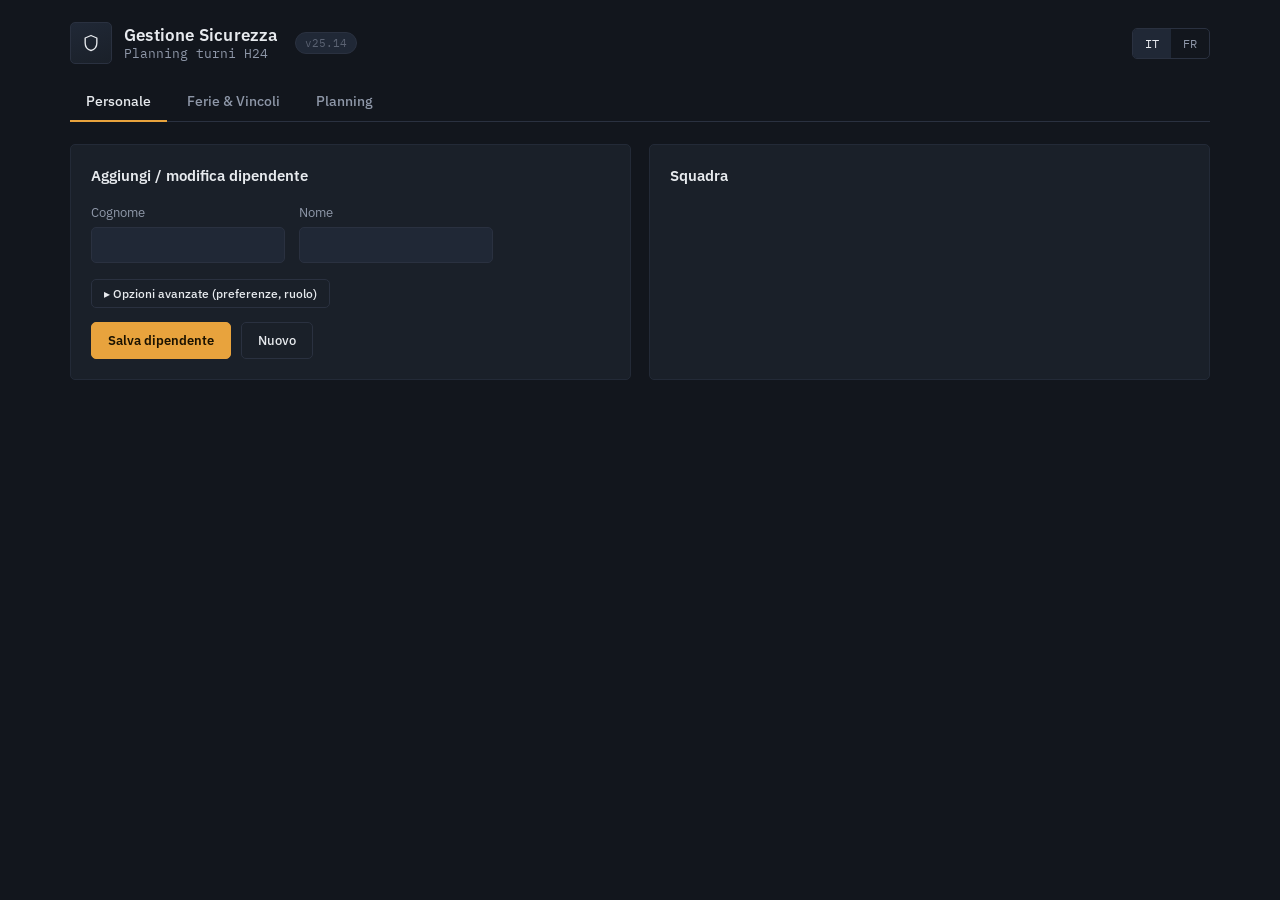
==== commit 21d77acf: "v25.14: elimina planning salvato (solo ruolo completo) Nuovo pulsante Elimina in "Planning salvati" " ====
--- a/frontend/index.html
+++ b/frontend/index.html
@@ -6,7 +6,7 @@
 <title>Gestione Sicurezza — Planning Turni</title>
 <link rel="preconnect" href="https://fonts.googleapis.com">
 <link href="https://fonts.googleapis.com/css2?family=IBM+Plex+Sans:wght@400;500;600;700&family=IBM+Plex+Mono:wght@400;500;600&display=swap" rel="stylesheet">
-<link rel="stylesheet" href="style.css?v=25.13">
+<link rel="stylesheet" href="style.css?v=25.14">
 </head>
 <body>
 
@@ -123,7 +123,7 @@
         <span class="brand-title" data-i18n="app_title">Gestione Sicurezza</span>
         <span class="brand-sub" data-i18n="app_sub">Planning turni H24</span>
       </div>
-      <span class="version-tag" title="Versione applicazione">v25.13</span>
+      <span class="version-tag" title="Versione applicazione">v25.14</span>
     </div>
     <div class="topbar-right">
       <span id="current-user" class="current-user hidden"></span>
@@ -394,7 +394,9 @@
             <select id="saved-select"></select>
           </label>
           <button type="button" id="btn-view-saved" class="btn ghost"><svg class="icon" width="16" height="16" viewBox="0 0 24 24" aria-hidden="true"><use href="#icon-eye"></use></svg><span data-i18n="btn_view_saved">Visualizza</span></button>
-        </div>
+          <button type="button" id="btn-delete-saved" class="btn danger"><svg class="icon" width="16" height="16" viewBox="0 0 24 24" aria-hidden="true"><use href="#icon-x"></use></svg><span data-i18n="btn_delete_saved">Elimina</span></button>
+        </div>
+        <div id="saved-status" class="status-msg"></div>
         <div id="saved-empty" class="status-msg" data-i18n="saved_empty">Nessun planning salvato per ora.</div>
       </div>
     </section>
@@ -414,6 +416,6 @@
   </div>
 </div>
 
-<script src="app.js?v=25.13"></script>
+<script src="app.js?v=25.14"></script>
 </body>
 </html>
--- a/frontend/style.css
+++ b/frontend/style.css
@@ -176,7 +176,7 @@
 .advanced-fields { margin-top: 10px; padding-top: 4px; }
 .advanced-fields.hidden { display: none; }
 #btn-toggle-advanced { margin-top: 4px; }
-#btn-toggle-advanced.hidden { display: none; }  /* v25.12: utenti limitati */
+#btn-toggle-advanced.hidden, #btn-delete-saved.hidden { display: none; }  /* v25.12: utenti limitati */
 
 input[type="text"], input[type="number"], input[type="password"], select {
   background: var(--panel-raised);
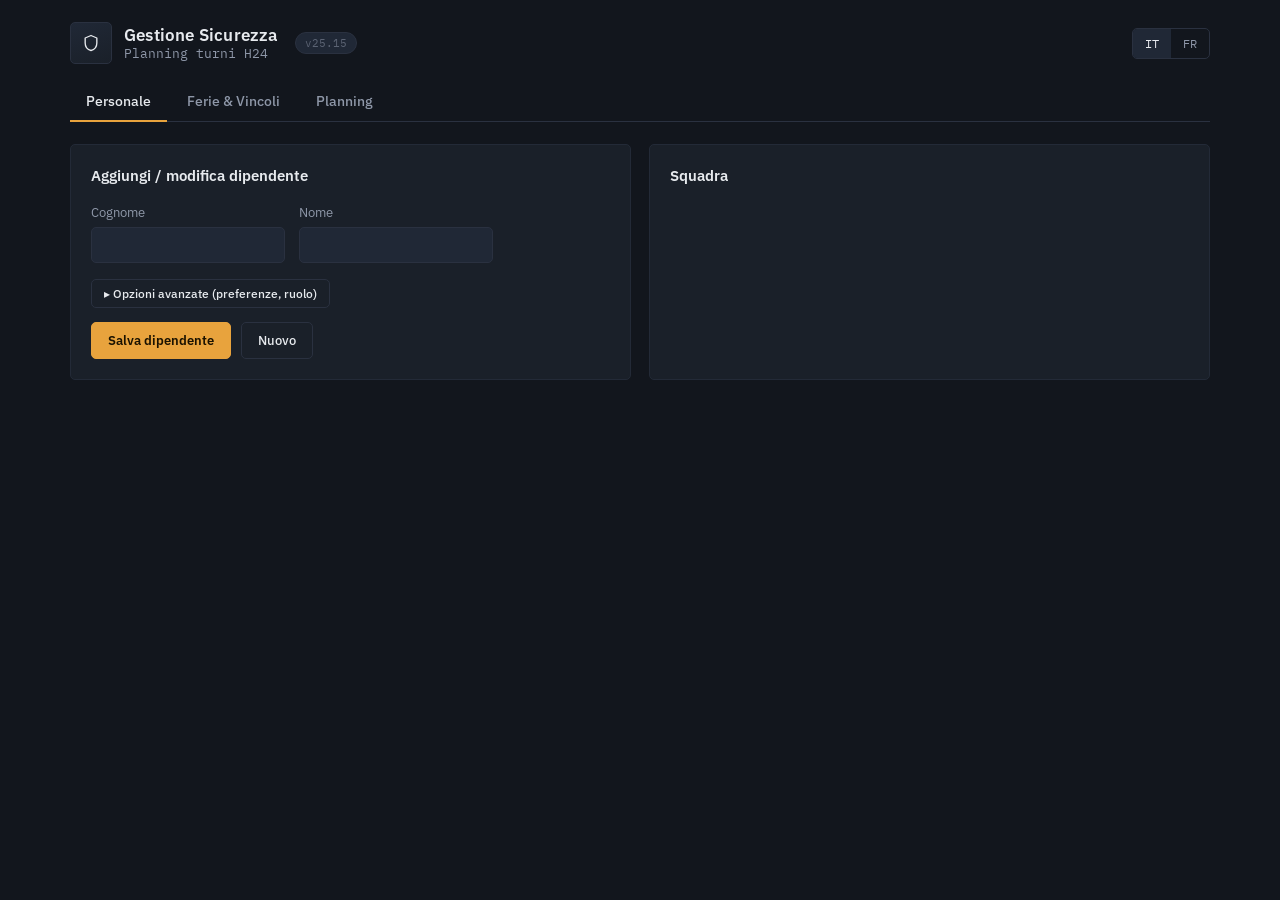
==== commit 7c807b80: "v25.15: preferenza "3 weekend" liberi Nuova casella nelle opzioni avanzate del dipendente. Il motore" ====
--- a/frontend/index.html
+++ b/frontend/index.html
@@ -6,7 +6,7 @@
 <title>Gestione Sicurezza — Planning Turni</title>
 <link rel="preconnect" href="https://fonts.googleapis.com">
 <link href="https://fonts.googleapis.com/css2?family=IBM+Plex+Sans:wght@400;500;600;700&family=IBM+Plex+Mono:wght@400;500;600&display=swap" rel="stylesheet">
-<link rel="stylesheet" href="style.css?v=25.14">
+<link rel="stylesheet" href="style.css?v=25.15">
 </head>
 <body>
 
@@ -108,6 +108,10 @@
       <path d="M14 4h4a2 2 0 0 1 2 2v12a2 2 0 0 1-2 2h-4" fill="none" stroke="currentColor" stroke-width="1.6" stroke-linecap="round" stroke-linejoin="round"/>
       <path d="M10 8l-4 4 4 4M6 12h9" fill="none" stroke="currentColor" stroke-width="1.6" stroke-linecap="round" stroke-linejoin="round"/>
     </symbol>
+    <symbol id="icon-calendar" viewBox="0 0 24 24">
+      <rect x="4" y="5.5" width="16" height="14" rx="2" fill="none" stroke="currentColor" stroke-width="1.7"/>
+      <path d="M4 10h16M8.5 3.5v4M15.5 3.5v4" fill="none" stroke="currentColor" stroke-width="1.7" stroke-linecap="round"/>
+    </symbol>
     <symbol id="icon-star" viewBox="0 0 24 24">
       <path d="M12 3.5l2.6 5.4 5.9.8-4.3 4.1 1 5.8L12 16.8l-5.2 2.8 1-5.8-4.3-4.1 5.9-.8L12 3.5Z" fill="none" stroke="currentColor" stroke-width="1.6" stroke-linejoin="round"/>
     </symbol>
@@ -123,7 +127,7 @@
         <span class="brand-title" data-i18n="app_title">Gestione Sicurezza</span>
         <span class="brand-sub" data-i18n="app_sub">Planning turni H24</span>
       </div>
-      <span class="version-tag" title="Versione applicazione">v25.14</span>
+      <span class="version-tag" title="Versione applicazione">v25.15</span>
     </div>
     <div class="topbar-right">
       <span id="current-user" class="current-user hidden"></span>
@@ -168,6 +172,7 @@
                 <label class="chip"><input type="checkbox" id="emp-pref-night"> <svg class="icon" width="16" height="16" viewBox="0 0 24 24" aria-hidden="true"><use href="#icon-moon"></use></svg><span data-i18n="lbl_pref_night">Pref. Notte</span></label>
                 <label class="chip"><input type="checkbox" id="emp-pref-day"> <svg class="icon" width="16" height="16" viewBox="0 0 24 24" aria-hidden="true"><use href="#icon-sun"></use></svg><span data-i18n="lbl_pref_day">Pref. Giorno</span></label>
                 <label class="chip"><input type="checkbox" id="emp-pref-33"> <svg class="icon" width="16" height="16" viewBox="0 0 24 24" aria-hidden="true"><use href="#icon-repeat"></use></svg><span data-i18n="lbl_pref_33">Pref. 3-3</span></label>
+                <label class="chip"><input type="checkbox" id="emp-pref-weekend"> <svg class="icon" width="16" height="16" viewBox="0 0 24 24" aria-hidden="true"><use href="#icon-calendar"></use></svg><span data-i18n="lbl_pref_weekend">Pref. 3 weekend</span></label>
               </div>
 
               <div class="field-row checks">
@@ -416,6 +421,6 @@
   </div>
 </div>
 
-<script src="app.js?v=25.14"></script>
+<script src="app.js?v=25.15"></script>
 </body>
 </html>
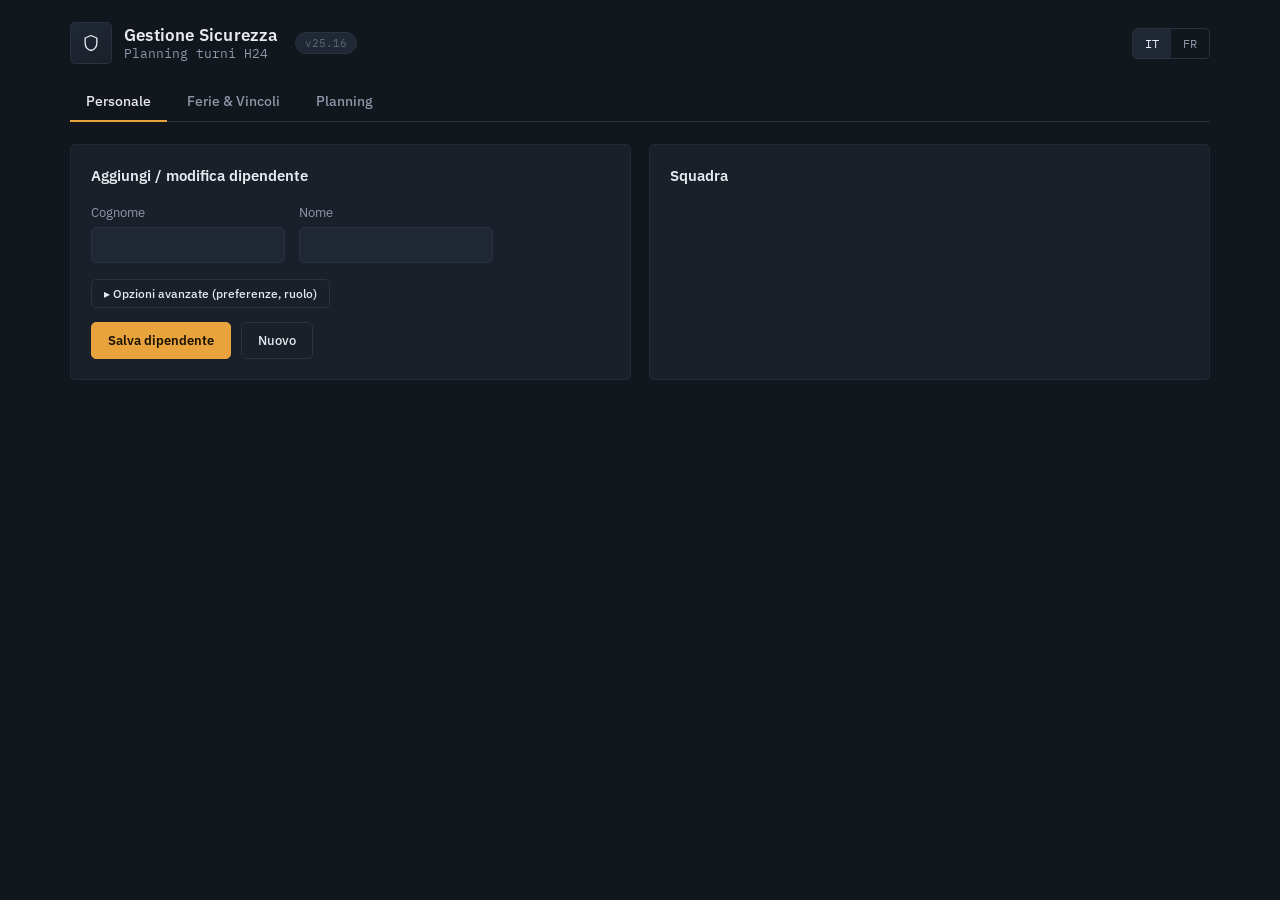
==== commit 7f793165: "v25.16: febbraio (28 giorni) ora si genera Con "esattamente un blocco da 3 giorni" i calendari possi" ====
--- a/frontend/index.html
+++ b/frontend/index.html
@@ -6,7 +6,7 @@
 <title>Gestione Sicurezza — Planning Turni</title>
 <link rel="preconnect" href="https://fonts.googleapis.com">
 <link href="https://fonts.googleapis.com/css2?family=IBM+Plex+Sans:wght@400;500;600;700&family=IBM+Plex+Mono:wght@400;500;600&display=swap" rel="stylesheet">
-<link rel="stylesheet" href="style.css?v=25.15">
+<link rel="stylesheet" href="style.css?v=25.16">
 </head>
 <body>
 
@@ -127,7 +127,7 @@
         <span class="brand-title" data-i18n="app_title">Gestione Sicurezza</span>
         <span class="brand-sub" data-i18n="app_sub">Planning turni H24</span>
       </div>
-      <span class="version-tag" title="Versione applicazione">v25.15</span>
+      <span class="version-tag" title="Versione applicazione">v25.16</span>
     </div>
     <div class="topbar-right">
       <span id="current-user" class="current-user hidden"></span>
@@ -421,6 +421,6 @@
   </div>
 </div>
 
-<script src="app.js?v=25.15"></script>
+<script src="app.js?v=25.16"></script>
 </body>
 </html>
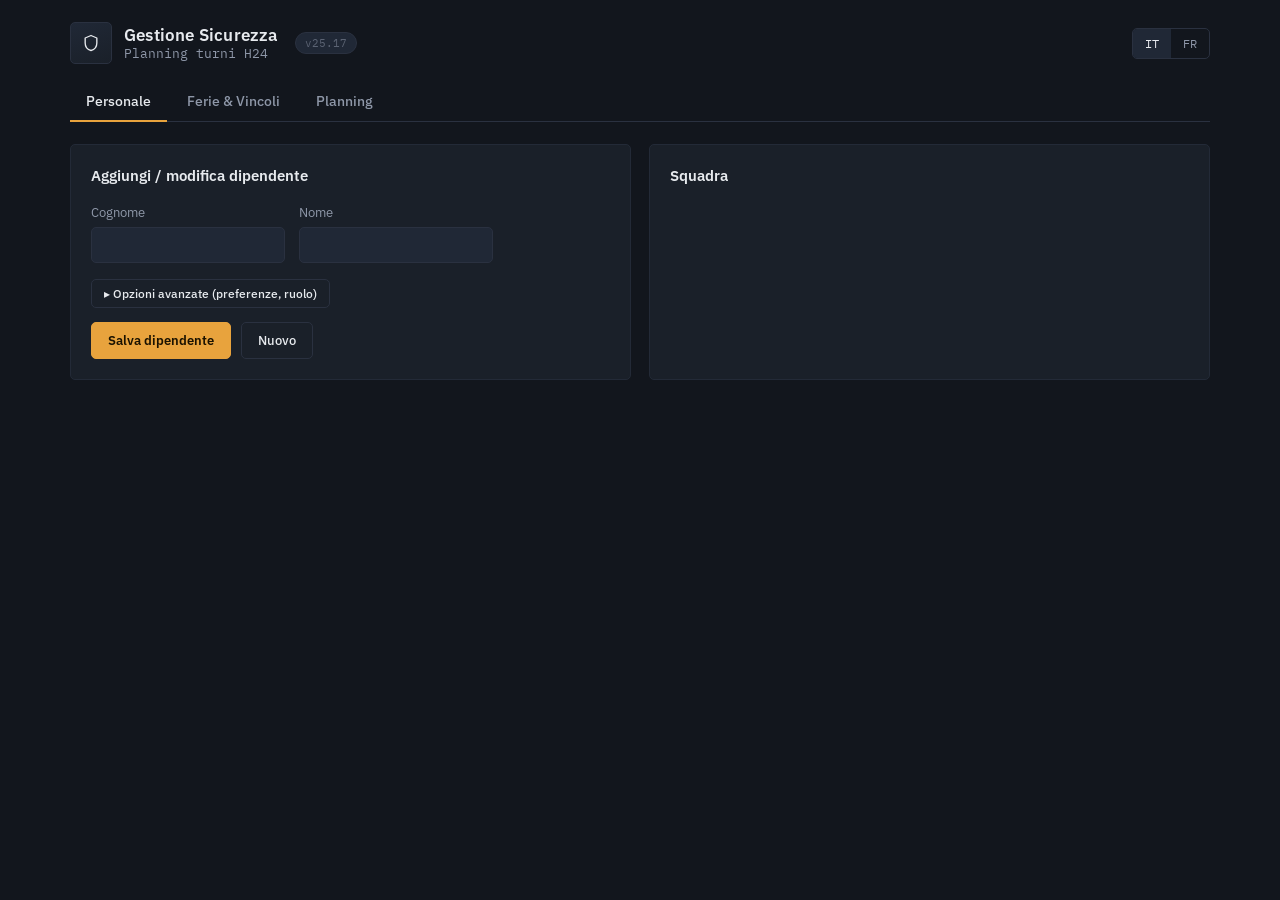
==== commit ea195096: "v25.17: vincoli, "Al giorno" segue "Dal giorno" e lista con i giorni reali Il campo "Al giorno" rest" ====
--- a/frontend/index.html
+++ b/frontend/index.html
@@ -6,7 +6,7 @@
 <title>Gestione Sicurezza — Planning Turni</title>
 <link rel="preconnect" href="https://fonts.googleapis.com">
 <link href="https://fonts.googleapis.com/css2?family=IBM+Plex+Sans:wght@400;500;600;700&family=IBM+Plex+Mono:wght@400;500;600&display=swap" rel="stylesheet">
-<link rel="stylesheet" href="style.css?v=25.16">
+<link rel="stylesheet" href="style.css?v=25.17">
 </head>
 <body>
 
@@ -127,7 +127,7 @@
         <span class="brand-title" data-i18n="app_title">Gestione Sicurezza</span>
         <span class="brand-sub" data-i18n="app_sub">Planning turni H24</span>
       </div>
-      <span class="version-tag" title="Versione applicazione">v25.16</span>
+      <span class="version-tag" title="Versione applicazione">v25.17</span>
     </div>
     <div class="topbar-right">
       <span id="current-user" class="current-user hidden"></span>
@@ -421,6 +421,6 @@
   </div>
 </div>
 
-<script src="app.js?v=25.16"></script>
+<script src="app.js?v=25.17"></script>
 </body>
 </html>
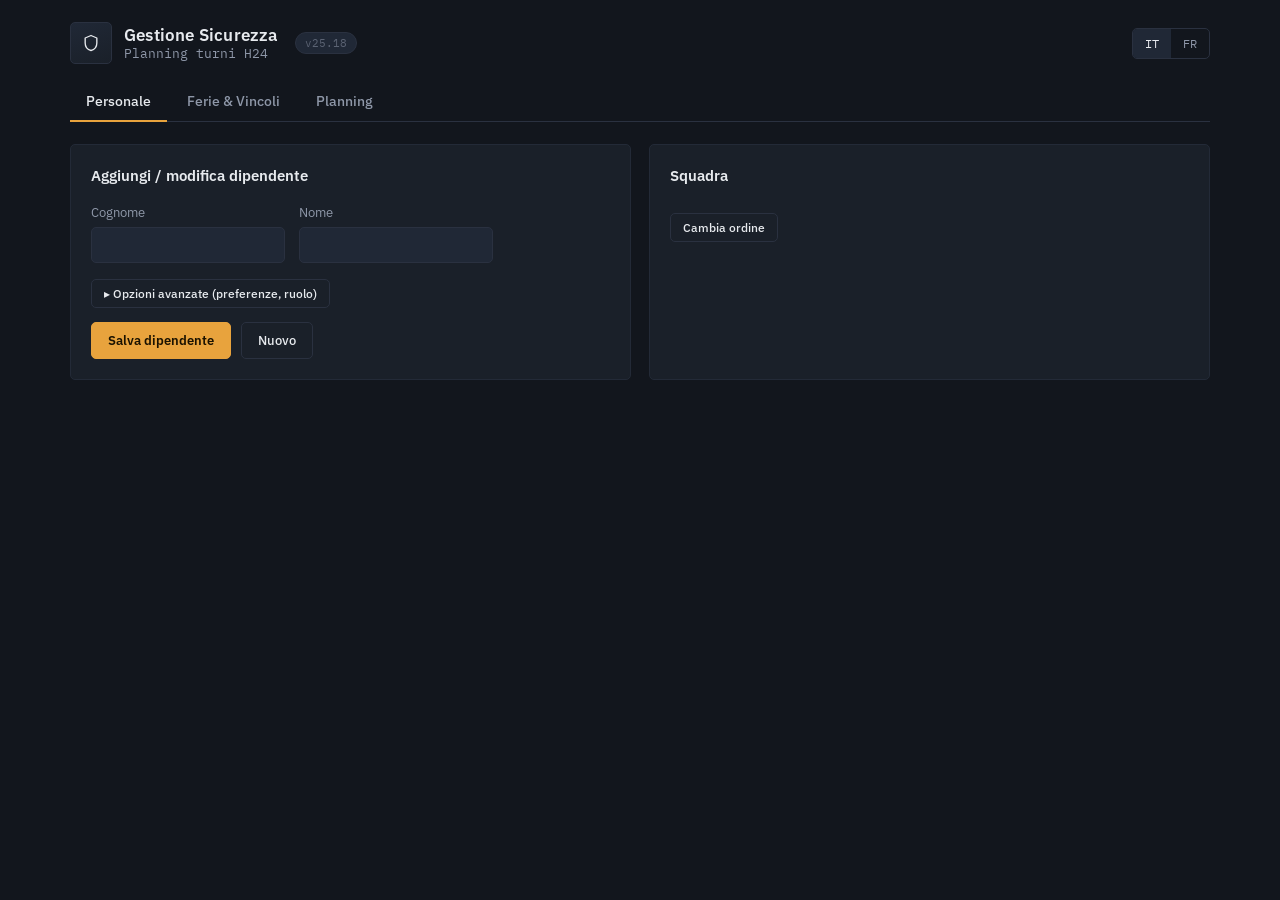
==== commit 7afb80b1: "v25.18: ordine dei dipendenti scelto dall'utente Pannello "Cambia ordine" con frecce nella scheda Pe" ====
--- a/frontend/index.html
+++ b/frontend/index.html
@@ -6,7 +6,7 @@
 <title>Gestione Sicurezza — Planning Turni</title>
 <link rel="preconnect" href="https://fonts.googleapis.com">
 <link href="https://fonts.googleapis.com/css2?family=IBM+Plex+Sans:wght@400;500;600;700&family=IBM+Plex+Mono:wght@400;500;600&display=swap" rel="stylesheet">
-<link rel="stylesheet" href="style.css?v=25.17">
+<link rel="stylesheet" href="style.css?v=25.18">
 </head>
 <body>
 
@@ -112,6 +112,12 @@
       <rect x="4" y="5.5" width="16" height="14" rx="2" fill="none" stroke="currentColor" stroke-width="1.7"/>
       <path d="M4 10h16M8.5 3.5v4M15.5 3.5v4" fill="none" stroke="currentColor" stroke-width="1.7" stroke-linecap="round"/>
     </symbol>
+    <symbol id="icon-arrow-up" viewBox="0 0 24 24">
+      <path d="M12 19V5M6 11l6-6 6 6" fill="none" stroke="currentColor" stroke-width="1.8" stroke-linecap="round" stroke-linejoin="round"/>
+    </symbol>
+    <symbol id="icon-arrow-down" viewBox="0 0 24 24">
+      <path d="M12 5v14M6 13l6 6 6-6" fill="none" stroke="currentColor" stroke-width="1.8" stroke-linecap="round" stroke-linejoin="round"/>
+    </symbol>
     <symbol id="icon-star" viewBox="0 0 24 24">
       <path d="M12 3.5l2.6 5.4 5.9.8-4.3 4.1 1 5.8L12 16.8l-5.2 2.8 1-5.8-4.3-4.1 5.9-.8L12 3.5Z" fill="none" stroke="currentColor" stroke-width="1.6" stroke-linejoin="round"/>
     </symbol>
@@ -127,7 +133,7 @@
         <span class="brand-title" data-i18n="app_title">Gestione Sicurezza</span>
         <span class="brand-sub" data-i18n="app_sub">Planning turni H24</span>
       </div>
-      <span class="version-tag" title="Versione applicazione">v25.17</span>
+      <span class="version-tag" title="Versione applicazione">v25.18</span>
     </div>
     <div class="topbar-right">
       <span id="current-user" class="current-user hidden"></span>
@@ -198,6 +204,11 @@
         <div class="card">
           <h2 data-i18n="staff_list_title">Squadra</h2>
           <div id="employee-list" class="employee-list"></div>
+          <button type="button" id="btn-order-toggle" class="btn ghost small" data-i18n="btn_order_open">Cambia ordine</button>
+          <div id="order-panel" class="order-panel hidden">
+            <p class="status-msg" data-i18n="order_hint">Usa le frecce per spostare i dipendenti. L'ordine vale in tutti i menu, nel planning e nell'Excel.</p>
+            <div id="order-list" class="order-list"></div>
+          </div>
         </div>
       </div>
     </section>
@@ -421,6 +432,6 @@
   </div>
 </div>
 
-<script src="app.js?v=25.17"></script>
+<script src="app.js?v=25.18"></script>
 </body>
 </html>
--- a/frontend/style.css
+++ b/frontend/style.css
@@ -251,6 +251,29 @@
 .emp-badge .icons .icon { width: 13px; height: 13px; }
 .emp-badge .del { display: flex; color: var(--alert); padding-left: 4px; cursor: pointer; }
 .emp-badge .del .icon { width: 12px; height: 12px; }
+
+/* ---------- Ordine dei dipendenti (v25.18) ---------- */
+.order-panel.hidden { display: none; }
+.order-list { display: flex; flex-direction: column; gap: 6px; margin-top: 8px; }
+.order-row {
+  display: flex; align-items: center; gap: 10px;
+  background: var(--panel-raised);
+  border: 1px solid var(--border);
+  border-radius: var(--radius);
+  padding: 6px 10px;
+  font-size: 13px;
+}
+.order-row .pos { width: 22px; color: var(--text-faint); font-family: var(--font-data); text-align: right; }
+.order-row .name { flex: 1; }
+.order-row .btn-mini {
+  display: flex; align-items: center; justify-content: center;
+  width: 30px; height: 28px; padding: 0;
+  background: transparent; color: var(--text-dim);
+  border: 1px solid var(--border); border-radius: var(--radius); cursor: pointer;
+}
+.order-row .btn-mini:hover:not(:disabled) { border-color: var(--text-faint); color: var(--text); }
+.order-row .btn-mini:disabled { opacity: 0.3; cursor: default; }
+.order-row .btn-mini .icon { width: 14px; height: 14px; }
 
 /* ---------- Constraint list ---------- */
 .constraint-list { display: flex; flex-direction: column; gap: 6px; margin: 14px 0; max-height: 220px; overflow-y: auto; }
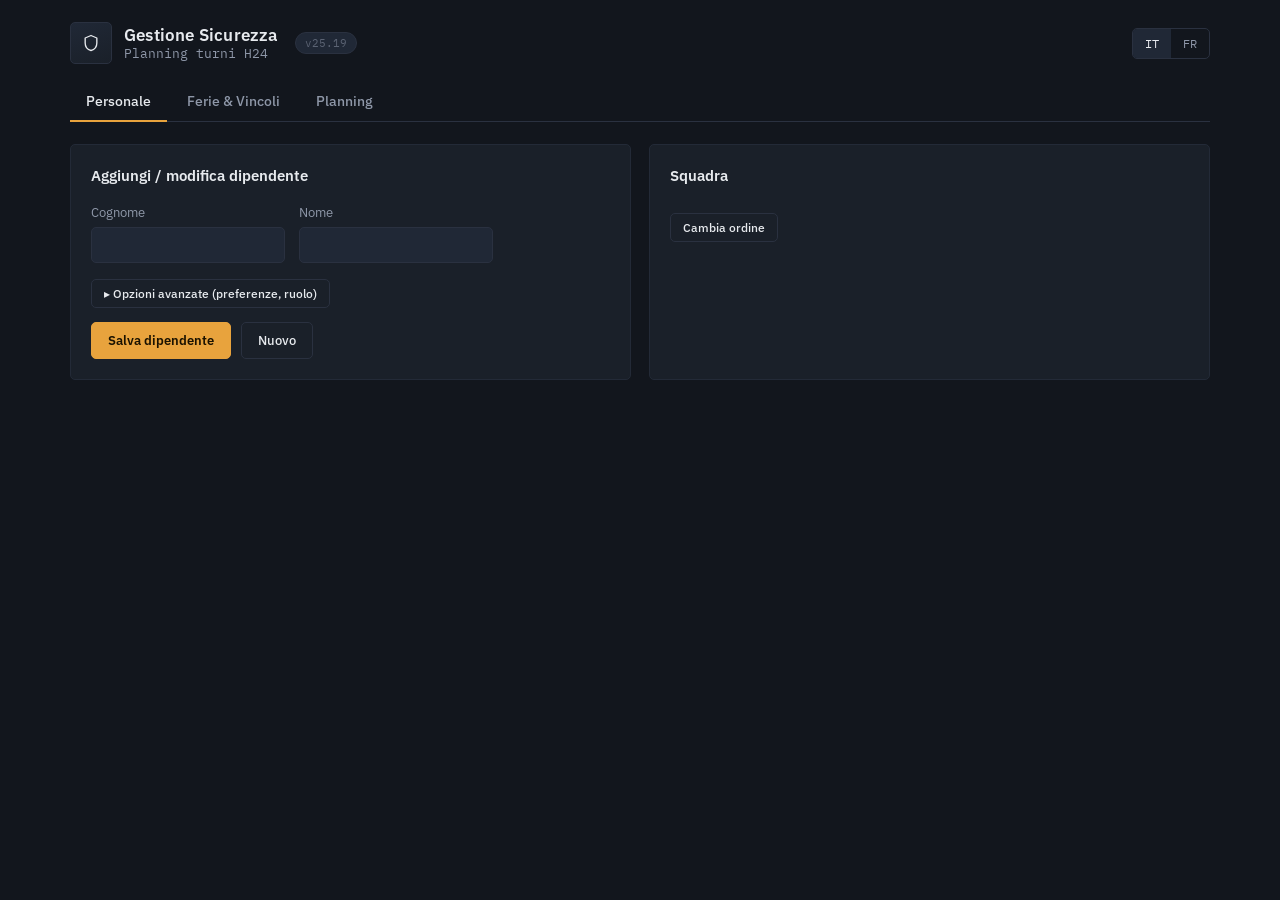
==== commit e4976f64: "v25.19: Esporta Excel dal planning a schermo, senza ricalcolare L'export rilanciava il solutore (20-" ====
--- a/frontend/index.html
+++ b/frontend/index.html
@@ -6,7 +6,7 @@
 <title>Gestione Sicurezza — Planning Turni</title>
 <link rel="preconnect" href="https://fonts.googleapis.com">
 <link href="https://fonts.googleapis.com/css2?family=IBM+Plex+Sans:wght@400;500;600;700&family=IBM+Plex+Mono:wght@400;500;600&display=swap" rel="stylesheet">
-<link rel="stylesheet" href="style.css?v=25.18">
+<link rel="stylesheet" href="style.css?v=25.19">
 </head>
 <body>
 
@@ -133,7 +133,7 @@
         <span class="brand-title" data-i18n="app_title">Gestione Sicurezza</span>
         <span class="brand-sub" data-i18n="app_sub">Planning turni H24</span>
       </div>
-      <span class="version-tag" title="Versione applicazione">v25.18</span>
+      <span class="version-tag" title="Versione applicazione">v25.19</span>
     </div>
     <div class="topbar-right">
       <span id="current-user" class="current-user hidden"></span>
@@ -432,6 +432,6 @@
   </div>
 </div>
 
-<script src="app.js?v=25.18"></script>
+<script src="app.js?v=25.19"></script>
 </body>
 </html>
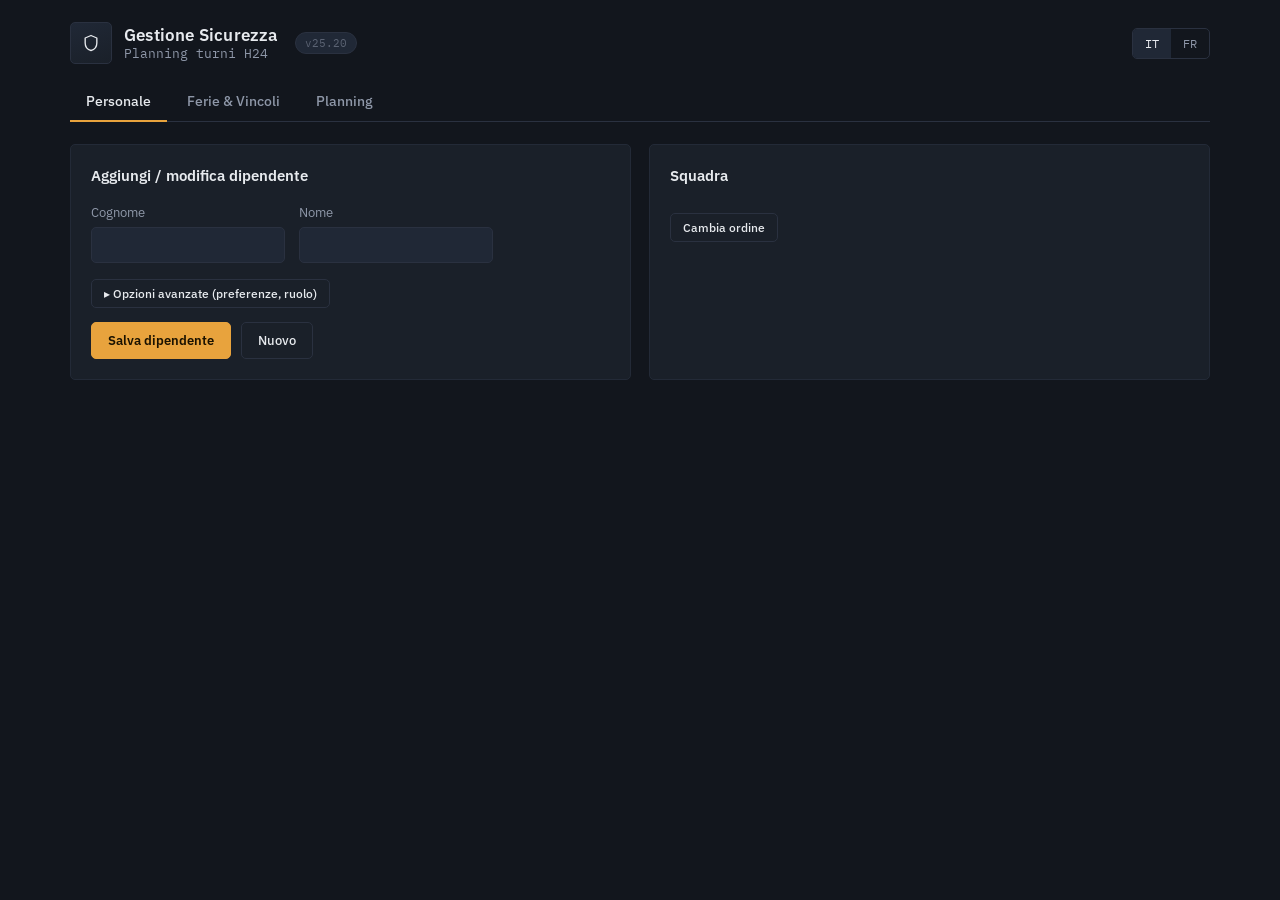
==== commit a03ee0b4: "v25.20: Salva planning salva quello mostrato a schermo Il salvataggio rigenerava il mese e, essendo " ====
--- a/frontend/index.html
+++ b/frontend/index.html
@@ -6,7 +6,7 @@
 <title>Gestione Sicurezza — Planning Turni</title>
 <link rel="preconnect" href="https://fonts.googleapis.com">
 <link href="https://fonts.googleapis.com/css2?family=IBM+Plex+Sans:wght@400;500;600;700&family=IBM+Plex+Mono:wght@400;500;600&display=swap" rel="stylesheet">
-<link rel="stylesheet" href="style.css?v=25.19">
+<link rel="stylesheet" href="style.css?v=25.20">
 </head>
 <body>
 
@@ -133,7 +133,7 @@
         <span class="brand-title" data-i18n="app_title">Gestione Sicurezza</span>
         <span class="brand-sub" data-i18n="app_sub">Planning turni H24</span>
       </div>
-      <span class="version-tag" title="Versione applicazione">v25.19</span>
+      <span class="version-tag" title="Versione applicazione">v25.20</span>
     </div>
     <div class="topbar-right">
       <span id="current-user" class="current-user hidden"></span>
@@ -432,6 +432,6 @@
   </div>
 </div>
 
-<script src="app.js?v=25.19"></script>
+<script src="app.js?v=25.20"></script>
 </body>
 </html>
